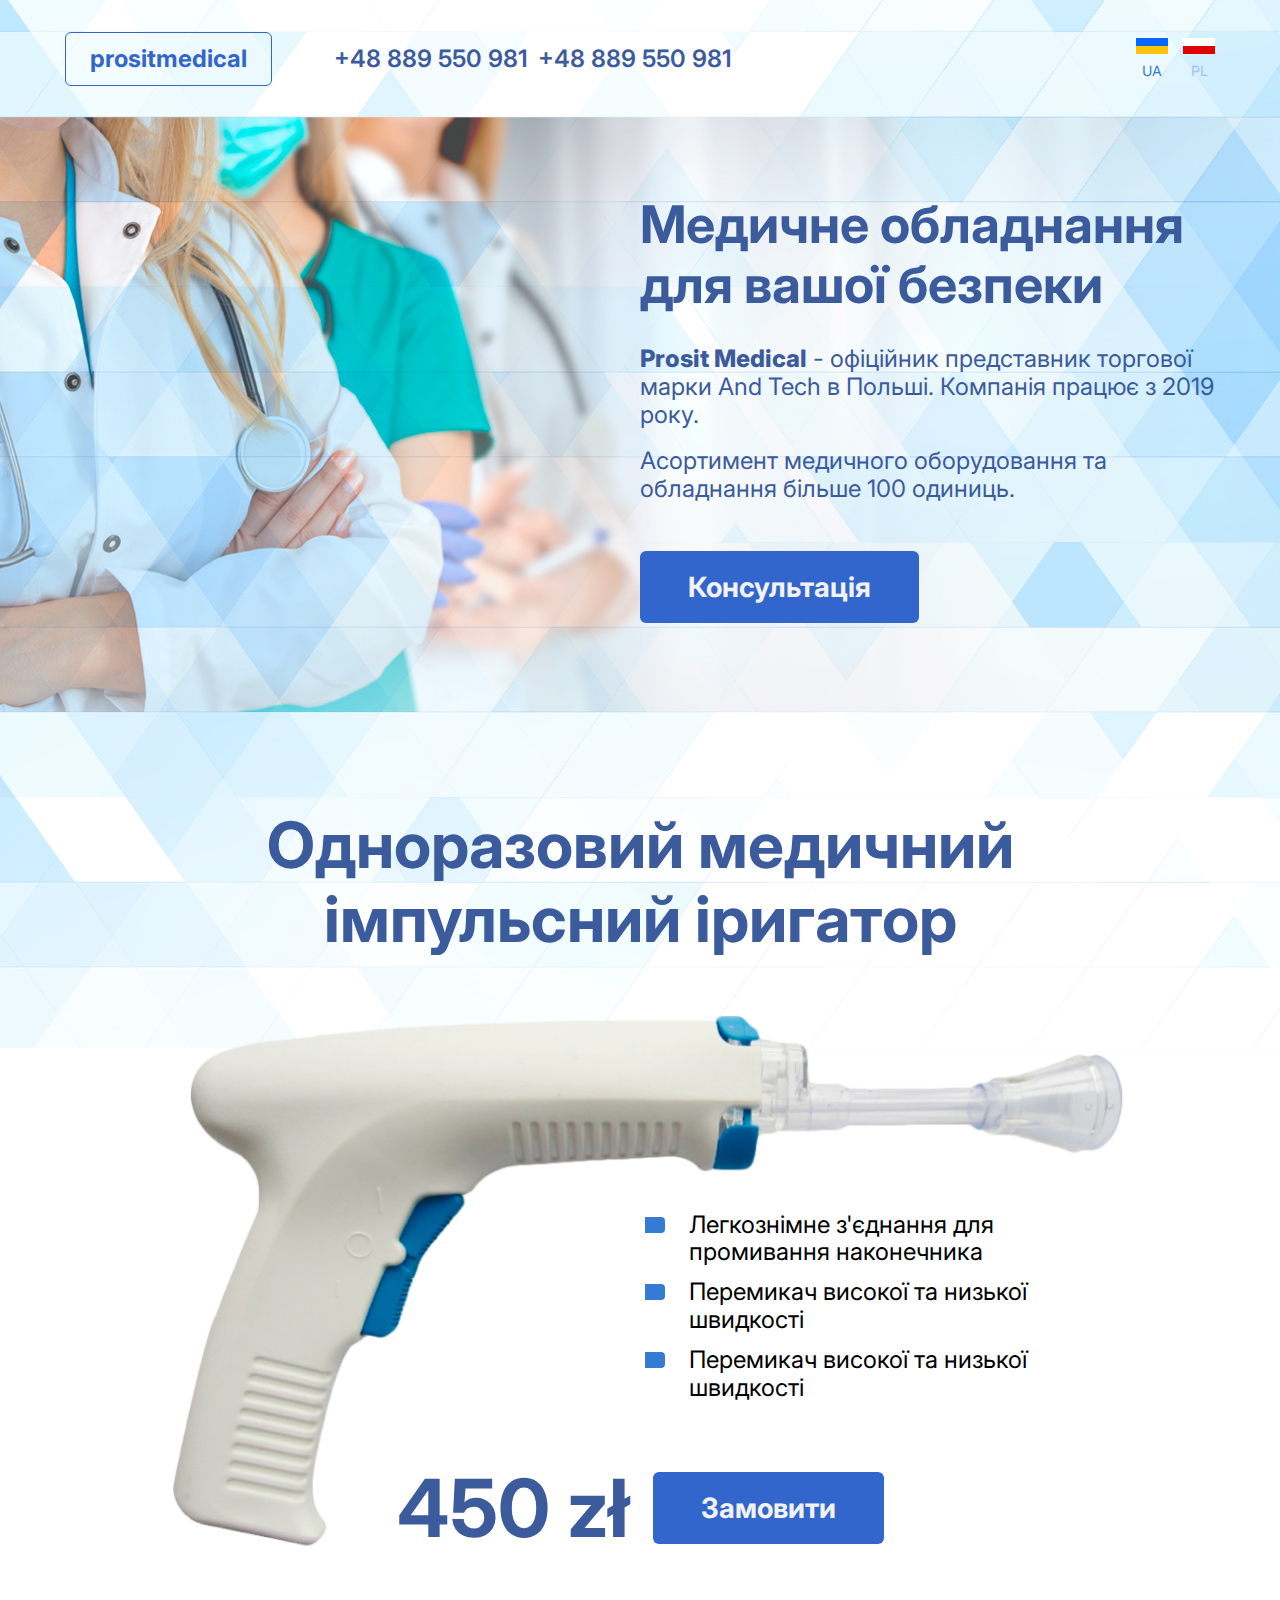
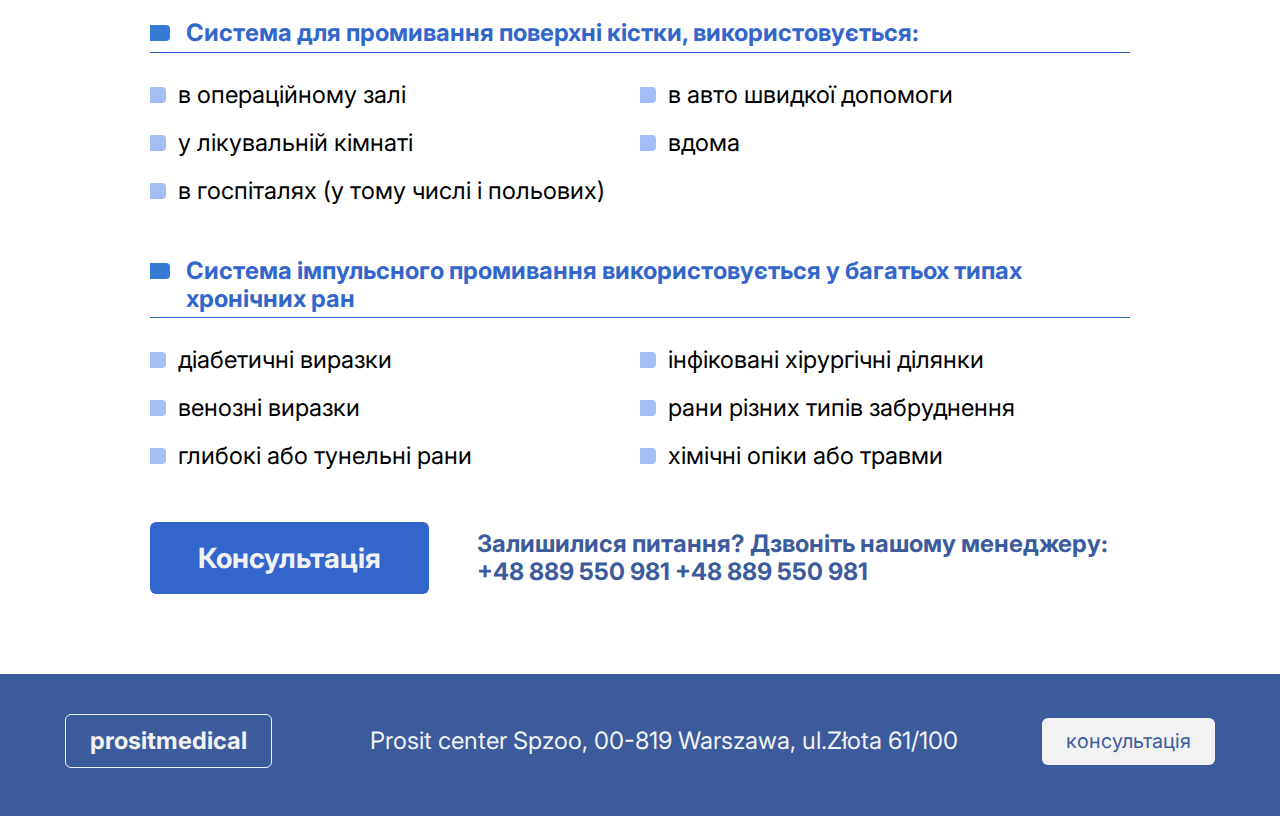
==== app/index_pl.html @ 5226a904 "device section" ====
<!DOCTYPE html>
<html lang="ua">

<head>
    <meta charset="UTF-8">
    <meta http-equiv="X-UA-Compatible" content="IE=edge">
    <meta name="viewport" content="width=device-width, initial-scale=1.0">
    <title>Prositmedical</title>
    <link rel="preconnect" href="https://fonts.googleapis.com">
    <link rel="preconnect" href="https://fonts.gstatic.com" crossorigin>
    <link href="https://fonts.googleapis.com/css2?family=Inter:wght@400;600;700;800&display=swap" rel="stylesheet">
    <link rel="stylesheet" href="css/style.min.css">
</head>

<body class="body">
    <header class="header">
        <div class="container-fluid">
            <div class="header__inner">
                <a class="header__logo logo" href="index.html">prositmedical</a>
                <ul class="header__phone">
                    <li class="header__phone-item">
                        <a class="header__phone-link" href="tel:+48889550981">+48 889 550 981</a>
                    </li>
                    <li class="header__phone-item">
                        <a class="header__phone-link" href="tel:+48889550981">+48 889 550 981</a>
                    </li>
                </ul>
                <ul class="header__lang">
                    <li class="header__lang-item">
                        <a class="header__lang-link ua header__lang-link--active" href="index.html">UA</a>
                    </li>
                    <li class="header__lang-item">
                        <a class="header__lang-link pl" href="index_pl.html">PL</a>
                    </li>
                </ul>
            </div>
        </div>
    </header>
    <div class="wrapper">
        <div class="main">
            <section class="top">
                <div class="container-fluid">
                    <div class="top__inner">
                        <div class="top__info">
                            <h2 class="top__title">
                                Медичне обладнання для вашої безпеки
                            </h2>
                            <p class="top__text">
                                <b>Prosit Medical</b> - офіційник представник торгової марки And Tech в Польші. Компанія
                                працює з 2019 року.
                            </p>
                            <p class="top__text">
                                Асортимент медичного оборудовання та обладнання більше 100 одиниць.
                            </p>
                            <a class="top__btn button" href="#">Консультація</a>
                        </div>
                    </div>
                </div>
            </section>
            <section class="device">
                <div class="container">
                    <div class="device__inner">
                        <h1 class="device__title">
                            Одноразовий медичний імпульсний іригатор
                        </h1>
                        <div class="device__item">
                            <img class="device__item-img" src="images/Irrigator.png" alt="Irrigator">
                            <div class="device__info">
                                <ul class="device__info-list">
                                    <li class="device__info-text">
                                        Легкознімне з'єднання для промивання наконечника
                                    </li>
                                    <li class="device__info-text">
                                        Перемикач високої та низької швидкості
                                    </li>
                                    <li class="device__info-text">
                                        Перемикач високої та низької швидкості
                                    </li>
                                </ul>
                                <div class="device__price">
                                    <span class="device__price-num">450 zł</span>
                                    <a class="device__price-btn" href="#">Замовити</a>
                                </div>
                            </div>
                        </div>
                        <div class="device__functions">
                            <div class="device__functions-box">
                                <h5 class="device__functions-title">
                                    Система для промивання поверхні кістки, використовується:
                                </h5>
                                <ul class="device__functions-list">
                                    <li class="device__functions-text">
                                        в операційному залі
                                    </li>
                                    <li class="device__functions-text">
                                        в авто швидкої допомоги
                                    </li>
                                    <li class="device__functions-text">
                                        у лікувальній кімнаті
                                    </li>
                                    <li class="device__functions-text">
                                        вдома
                                    </li>
                                    <li class="device__functions-text">
                                        в госпіталях (у тому числі і польових)
                                    </li>
                                </ul>
                            </div>
                            <div class="device__functions-box">
                                <h5 class="device__functions-title">
                                    Система імпульсного промивання
                                    використовується у багатьох типах хронічних ран
                                </h5>
                                <ul class="device__functions-list">
                                    <li class="device__functions-text">
                                        діабетичні виразки
                                    </li>
                                    <li class="device__functions-text">
                                        інфіковані хірургічні ділянки
                                    </li>
                                    <li class="device__functions-text">
                                        венозні виразки
                                    </li>
                                    <li class="device__functions-text">
                                        рани різних типів забруднення
                                    </li>
                                    <li class="device__functions-text">
                                        глибокі або тунельні рани
                                    </li>
                                    <li class="device__functions-text">
                                        хімічні опіки або травми
                                    </li>
                                </ul>
                            </div>
                        </div>
                        <div class="device__contacts">
                            <a class="device__btn button" href="#">Консультація</a>
                            <p class="device__phone">
                                Залишилися питання? Дзвоніть нашому менеджеру:
                                +48 889 550 981 +48 889 550 981
                            </p>
                        </div>
                    </div>
                </div>
            </section>
        </div>
        <footer class="footer">
            <div class="container-fluid">
                <div class="footer__inner">
                    <a class="footer__logo logo" href="index.html">prositmedical</a>
                    <p class="footer__text">
                        Prosit center Spzoo, 00-819 Warszawa, ul.Złota 61/100
                    </p>
                    <a class="footer__btn" href="#">консультація</a>
                </div>
            </div>
        </footer>
    </div>
    <script src="js/main.min.js"></script>
</body>

</html>
---- app/css/style.min.css ----
html{-webkit-box-sizing:border-box;box-sizing:border-box}*,*::after,*::before{-webkit-box-sizing:inherit;box-sizing:inherit}ul[class],ol[class]{padding:0}body,h1,h2,h3,h4,h5,h6,p,ul,ol,li,figure,figcaption,blockquote,dl,dd{margin:0;font-size:inherit}ul[class]{list-style:none}img{max-width:100%;display:block}input,button,textarea,select{font:inherit}a{text-decoration:none}html,body{height:100%;font-family:"Inter",sans-serif;font-size:24px;line-height:1.16}.wrapper{display:-webkit-box;display:-ms-flexbox;display:flex;-webkit-box-orient:vertical;-webkit-box-direction:normal;-ms-flex-direction:column;flex-direction:column;min-height:100%}.main{-webkit-box-flex:1;-ms-flex:1 0 auto;flex:1 0 auto}.footer{-webkit-box-flex:0;-ms-flex:0 0 auto;flex:0 0 auto}.container{max-width:1000px;margin:0 auto;padding:0 10px}.container-fluid{max-width:1440px;padding:0 65px;margin:0 auto}.logo{font-weight:700;padding:12px 24px;border:1px solid;border-radius:6px}.button{display:inline-block;font-size:28px;font-weight:700;color:#f2f2f3;background-color:#36c;padding:20px 48px;border-radius:6px}.body{background-image:url(../images/main-bg.jpg);background-size:1440px auto;background-repeat:no-repeat;background-position:top center}.header__inner{padding:32px 0;display:-webkit-box;display:-ms-flexbox;display:flex;-webkit-box-align:center;-ms-flex-align:center;align-items:center}.header__logo{color:#36c;border-color:#36c;margin-right:62px}.header__phone{display:-webkit-box;display:-ms-flexbox;display:flex;margin-right:auto}.header__phone-item+.header__phone-item{margin-left:10px}.header__phone-link{font-weight:600;color:#3b5b9c}.header__lang{display:-webkit-box;display:-ms-flexbox;display:flex;font-size:14px}.header__lang-item{margin-left:15px}.header__lang-link{display:inline-block;color:#a3bef5;width:32px;text-align:center;padding-top:25px;position:relative}.header__lang-link::before{position:absolute;content:"";width:32px;height:16px;top:0;left:0;background-size:cover;background-repeat:no-repeat}.header__lang-link.ua::before{background-image:url(../images/ua-flag.png)}.header__lang-link.pl::before{background-image:url(../images/pl-flag.png)}.header__lang-link--active{color:#357bd3}.top__inner{padding:77px 0 90px;color:#3b5b9c}.top__info{width:50%;margin-left:auto}.top__title{font-size:52px;margin-bottom:30px}.top__text{margin-bottom:18px;max-width:575px}.top__text b{font-weight:800}.top__btn{margin-top:30px}.device__inner{padding:95px 0 80px}.device__title{text-align:center;font-size:64px;color:#3b5b9c;margin-bottom:44px}.device__item{position:relative;margin-bottom:65px}.device__item-img{-o-object-fit:cover;object-fit:cover}.device__info{position:absolute;bottom:0;right:0;width:100%;display:-webkit-box;display:-ms-flexbox;display:flex;-webkit-box-orient:vertical;-webkit-box-direction:normal;-ms-flex-direction:column;flex-direction:column;-webkit-box-align:center;-ms-flex-align:center;align-items:center}.device__info-list{width:45%;margin-left:auto;margin-bottom:48px}.device__info-text{margin-bottom:12px;position:relative}.device__info-text::before{position:absolute;content:"";width:20px;height:16px;top:6px;left:-44px;background-color:#357bd3;border-radius:0px 4px 4px 0px}.device__price{display:-webkit-box;display:-ms-flexbox;display:flex;-webkit-box-align:center;-ms-flex-align:center;align-items:center}.device__price-num{font-size:80px;font-weight:700;color:#3b5b9c}.device__price-btn{display:inline-block;font-size:28px;font-weight:700;color:#f2f2f3;padding:20px 48px;background-color:#36c;border-radius:6px;margin-left:24px}.device__functions-box{margin-bottom:32px}.device__functions-title{color:#36c;padding-left:36px;position:relative;padding-bottom:5px;border-bottom:1px solid #36c;margin-bottom:28px}.device__functions-title::before{position:absolute;content:"";width:20px;height:16px;top:6px;left:0;background-color:#357bd3;border-radius:0px 4px 4px 0px}.device__functions-list{display:-webkit-box;display:-ms-flexbox;display:flex;-ms-flex-wrap:wrap;flex-wrap:wrap}.device__functions-text{width:50%;padding-left:28px;margin-bottom:20px;position:relative}.device__functions-text::before{position:absolute;content:"";width:16px;height:16px;top:6px;left:0;background-color:#a3bef5;border-radius:0px 4px 4px 0px}.device__contacts{display:-webkit-box;display:-ms-flexbox;display:flex;-webkit-box-align:center;-ms-flex-align:center;align-items:center}.device__phone{font-weight:700;color:#3b5b9c;margin-left:48px}.footer{background-color:#3b5b9c}.footer__inner{display:-webkit-box;display:-ms-flexbox;display:flex;-webkit-box-align:center;-ms-flex-align:center;align-items:center;padding:40px 0 48px}.footer__logo{color:#f2f2f3;border-color:#f2f2f3;margin-right:98px}.footer__text{color:#f2f2f3;margin-right:auto}.footer__btn{font-size:20px;color:#3b5b9c;background-color:#f2f2f3;padding:12px 24px;border-radius:6px}
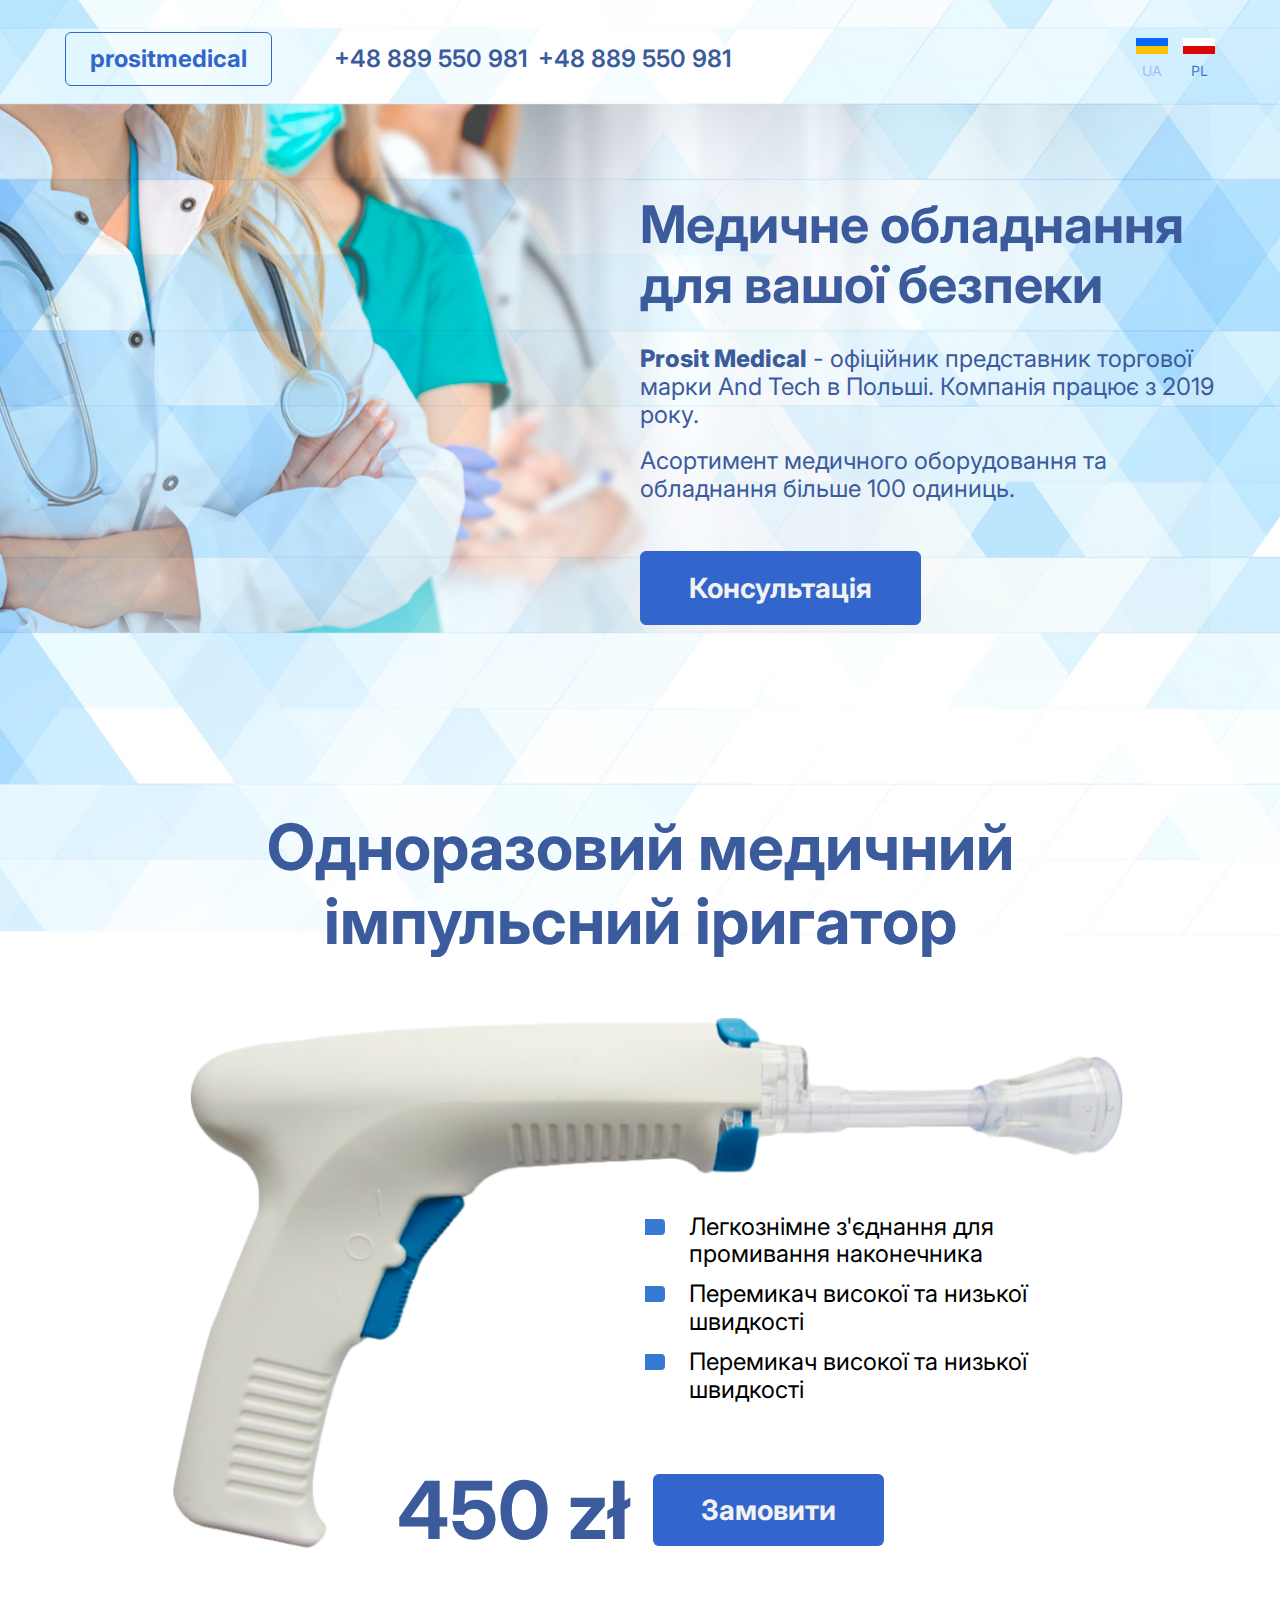
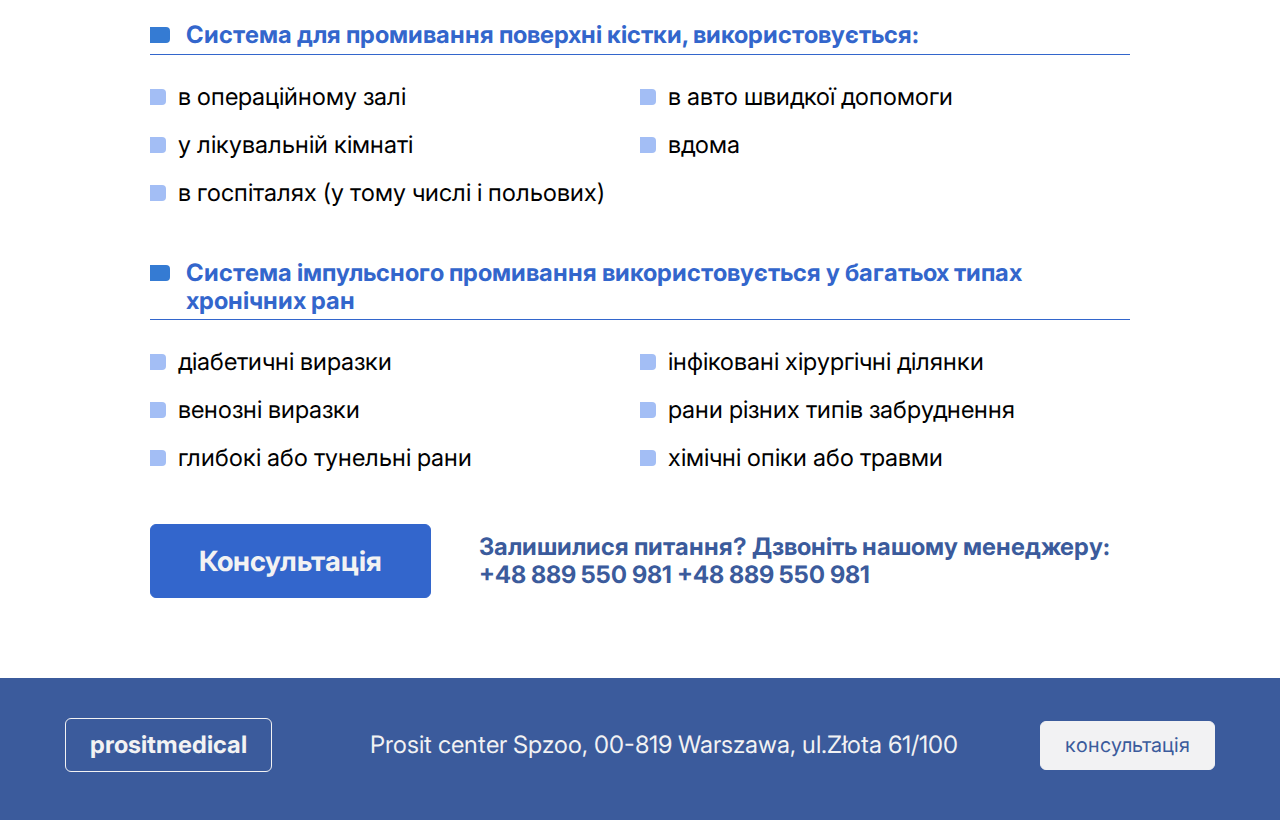
==== commit 186851ee: "media 480px" ====
--- a/app/index_pl.html
+++ b/app/index_pl.html
@@ -27,10 +27,10 @@
                 </ul>
                 <ul class="header__lang">
                     <li class="header__lang-item">
-                        <a class="header__lang-link ua header__lang-link--active" href="index.html">UA</a>
+                        <a class="header__lang-link ua" href="index.html">UA</a>
                     </li>
                     <li class="header__lang-item">
-                        <a class="header__lang-link pl" href="index_pl.html">PL</a>
+                        <a class="header__lang-link pl header__lang-link--active" href="index_pl.html">PL</a>
                     </li>
                 </ul>
             </div>
@@ -156,6 +156,35 @@
             </div>
         </footer>
     </div>
+    <div class="popup__order">
+        <div class="popup__body">
+            <div class="popup__card">
+                <a class="popup__close" href="#">
+                    <img class="popup__close-icon" src="images/close-icon.svg" alt="close">
+                </a>
+                <h3 class="popup__title">Будь ласка, заповніть поля</h3>
+                <form class="popup__form">
+                    <input type="text" class="popup__input" placeholder="Як до Вас звертатися">
+                    <input type="email, tel" class="popup__input" placeholder="Ваш телефон або e-mail">
+                    <button class="popup__btn button" type="submit">Надіслати</button>
+                </form>
+            </div>
+        </div>
+    </div>
+    <div class="popup__feedback">
+        <div class="popup__body">
+            <div class="popup__card">
+                <a class="popup__close" href="#">
+                    <img class="popup__close-icon" src="images/close-icon.svg" alt="close">
+                </a>
+                <h3 class="popup__title">Дякуємо!</h3>
+                <p class="popup__text">
+                    Ваше замовлення було відправлено.
+                    Чекайте на відповідь нашого менеджера.
+                </p>
+            </div>
+        </div>
+    </div>
     <script src="js/main.min.js"></script>
 </body>
 
--- a/app/css/style.min.css
+++ b/app/css/style.min.css
@@ -1 +1 @@
-html{-webkit-box-sizing:border-box;box-sizing:border-box}*,*::after,*::before{-webkit-box-sizing:inherit;box-sizing:inherit}ul[class],ol[class]{padding:0}body,h1,h2,h3,h4,h5,h6,p,ul,ol,li,figure,figcaption,blockquote,dl,dd{margin:0;font-size:inherit}ul[class]{list-style:none}img{max-width:100%;display:block}input,button,textarea,select{font:inherit}a{text-decoration:none}html,body{height:100%;font-family:"Inter",sans-serif;font-size:24px;line-height:1.16}.wrapper{display:-webkit-box;display:-ms-flexbox;display:flex;-webkit-box-orient:vertical;-webkit-box-direction:normal;-ms-flex-direction:column;flex-direction:column;min-height:100%}.main{-webkit-box-flex:1;-ms-flex:1 0 auto;flex:1 0 auto}.footer{-webkit-box-flex:0;-ms-flex:0 0 auto;flex:0 0 auto}.container{max-width:1000px;margin:0 auto;padding:0 10px}.container-fluid{max-width:1440px;padding:0 65px;margin:0 auto}.logo{font-weight:700;padding:12px 24px;border:1px solid;border-radius:6px}.button{display:inline-block;font-size:28px;font-weight:700;color:#f2f2f3;background-color:#36c;padding:20px 48px;border-radius:6px}.body{background-image:url(../images/main-bg.jpg);background-size:1440px auto;background-repeat:no-repeat;background-position:top center}.header__inner{padding:32px 0;display:-webkit-box;display:-ms-flexbox;display:flex;-webkit-box-align:center;-ms-flex-align:center;align-items:center}.header__logo{color:#36c;border-color:#36c;margin-right:62px}.header__phone{display:-webkit-box;display:-ms-flexbox;display:flex;margin-right:auto}.header__phone-item+.header__phone-item{margin-left:10px}.header__phone-link{font-weight:600;color:#3b5b9c}.header__lang{display:-webkit-box;display:-ms-flexbox;display:flex;font-size:14px}.header__lang-item{margin-left:15px}.header__lang-link{display:inline-block;color:#a3bef5;width:32px;text-align:center;padding-top:25px;position:relative}.header__lang-link::before{position:absolute;content:"";width:32px;height:16px;top:0;left:0;background-size:cover;background-repeat:no-repeat}.header__lang-link.ua::before{background-image:url(../images/ua-flag.png)}.header__lang-link.pl::before{background-image:url(../images/pl-flag.png)}.header__lang-link--active{color:#357bd3}.top__inner{padding:77px 0 90px;color:#3b5b9c}.top__info{width:50%;margin-left:auto}.top__title{font-size:52px;margin-bottom:30px}.top__text{margin-bottom:18px;max-width:575px}.top__text b{font-weight:800}.top__btn{margin-top:30px}.device__inner{padding:95px 0 80px}.device__title{text-align:center;font-size:64px;color:#3b5b9c;margin-bottom:44px}.device__item{position:relative;margin-bottom:65px}.device__item-img{-o-object-fit:cover;object-fit:cover}.device__info{position:absolute;bottom:0;right:0;width:100%;display:-webkit-box;display:-ms-flexbox;display:flex;-webkit-box-orient:vertical;-webkit-box-direction:normal;-ms-flex-direction:column;flex-direction:column;-webkit-box-align:center;-ms-flex-align:center;align-items:center}.device__info-list{width:45%;margin-left:auto;margin-bottom:48px}.device__info-text{margin-bottom:12px;position:relative}.device__info-text::before{position:absolute;content:"";width:20px;height:16px;top:6px;left:-44px;background-color:#357bd3;border-radius:0px 4px 4px 0px}.device__price{display:-webkit-box;display:-ms-flexbox;display:flex;-webkit-box-align:center;-ms-flex-align:center;align-items:center}.device__price-num{font-size:80px;font-weight:700;color:#3b5b9c}.device__price-btn{display:inline-block;font-size:28px;font-weight:700;color:#f2f2f3;padding:20px 48px;background-color:#36c;border-radius:6px;margin-left:24px}.device__functions-box{margin-bottom:32px}.device__functions-title{color:#36c;padding-left:36px;position:relative;padding-bottom:5px;border-bottom:1px solid #36c;margin-bottom:28px}.device__functions-title::before{position:absolute;content:"";width:20px;height:16px;top:6px;left:0;background-color:#357bd3;border-radius:0px 4px 4px 0px}.device__functions-list{display:-webkit-box;display:-ms-flexbox;display:flex;-ms-flex-wrap:wrap;flex-wrap:wrap}.device__functions-text{width:50%;padding-left:28px;margin-bottom:20px;position:relative}.device__functions-text::before{position:absolute;content:"";width:16px;height:16px;top:6px;left:0;background-color:#a3bef5;border-radius:0px 4px 4px 0px}.device__contacts{display:-webkit-box;display:-ms-flexbox;display:flex;-webkit-box-align:center;-ms-flex-align:center;align-items:center}.device__phone{font-weight:700;color:#3b5b9c;margin-left:48px}.footer{background-color:#3b5b9c}.footer__inner{display:-webkit-box;display:-ms-flexbox;display:flex;-webkit-box-align:center;-ms-flex-align:center;align-items:center;padding:40px 0 48px}.footer__logo{color:#f2f2f3;border-color:#f2f2f3;margin-right:98px}.footer__text{color:#f2f2f3;margin-right:auto}.footer__btn{font-size:20px;color:#3b5b9c;background-color:#f2f2f3;padding:12px 24px;border-radius:6px}+html{-webkit-box-sizing:border-box;box-sizing:border-box}*,*::after,*::before{-webkit-box-sizing:inherit;box-sizing:inherit}ul[class],ol[class]{padding:0}body,h1,h2,h3,h4,h5,h6,p,ul,ol,li,figure,figcaption,blockquote,dl,dd{margin:0;font-size:inherit}ul[class]{list-style:none}img{max-width:100%;display:block}input,button,textarea,select{font:inherit}a{text-decoration:none}html,body{height:100%;font-family:"Inter",sans-serif;font-size:24px;line-height:1.16}.wrapper{display:-webkit-box;display:-ms-flexbox;display:flex;-webkit-box-orient:vertical;-webkit-box-direction:normal;-ms-flex-direction:column;flex-direction:column;min-height:100%}.main{-webkit-box-flex:1;-ms-flex:1 0 auto;flex:1 0 auto}.footer{-webkit-box-flex:0;-ms-flex:0 0 auto;flex:0 0 auto}.container{max-width:1000px;margin:0 auto;padding:0 10px}.container-fluid{max-width:1440px;padding:0 65px;margin:0 auto}.logo{font-weight:700;padding:12px 24px;border:1px solid;border-radius:6px}.button{display:inline-block;font-size:28px;font-weight:700;color:#f2f2f3;background-color:#36c;padding:20px 48px;border:1px solid #36c;border-radius:6px;-webkit-transition:all .3s;-o-transition:all .3s;transition:all .3s}.button:hover{color:#36c;background-color:transparent}.body{background-image:url(../images/main-bg.jpg);background-size:1440px auto;background-repeat:no-repeat;background-position:top center}.header__inner{padding:32px 0;display:-webkit-box;display:-ms-flexbox;display:flex;-webkit-box-align:center;-ms-flex-align:center;align-items:center}.header__logo{color:#36c;border-color:#36c;margin-right:62px}.header__phone{display:-webkit-box;display:-ms-flexbox;display:flex;margin-right:auto}.header__phone-item+.header__phone-item{margin-left:10px}.header__phone-link{font-weight:600;color:#3b5b9c}.header__lang{display:-webkit-box;display:-ms-flexbox;display:flex;font-size:14px}.header__lang-item{margin-left:15px}.header__lang-link{display:inline-block;color:#a3bef5;width:32px;text-align:center;padding-top:25px;position:relative}.header__lang-link::before{position:absolute;content:"";width:32px;height:16px;top:0;left:0;background-size:cover;background-repeat:no-repeat}.header__lang-link.ua::before{background-image:url(../images/ua-flag.png)}.header__lang-link.pl::before{background-image:url(../images/pl-flag.png)}.header__lang-link--active{color:#357bd3}.top__inner{padding:77px 0 90px;color:#3b5b9c}.top__info{width:50%;margin-left:auto}.top__title{font-size:52px;margin-bottom:30px}.top__text{margin-bottom:18px;max-width:575px}.top__text b{font-weight:800}.top__btn{margin-top:30px}.device__inner{padding:95px 0 80px}.device__title{text-align:center;font-size:64px;color:#3b5b9c;margin-bottom:44px}.device__item{position:relative;margin-bottom:65px}.device__item-img{-o-object-fit:cover;object-fit:cover}.device__info{position:absolute;bottom:0;right:0;width:100%;display:-webkit-box;display:-ms-flexbox;display:flex;-webkit-box-orient:vertical;-webkit-box-direction:normal;-ms-flex-direction:column;flex-direction:column;-webkit-box-align:center;-ms-flex-align:center;align-items:center}.device__info-list{width:45%;margin-left:auto;margin-bottom:48px}.device__info-text{margin-bottom:12px;position:relative}.device__info-text::before{position:absolute;content:"";width:20px;height:16px;top:6px;left:-44px;background-color:#357bd3;border-radius:0px 4px 4px 0px}.device__price{display:-webkit-box;display:-ms-flexbox;display:flex;-webkit-box-align:center;-ms-flex-align:center;align-items:center}.device__price-num{font-size:80px;font-weight:700;color:#3b5b9c}.device__price-btn{display:inline-block;font-size:28px;font-weight:700;color:#f2f2f3;padding:20px 48px;background-color:#36c;border-radius:6px;margin-left:24px;-webkit-transition:all .3s;-o-transition:all .3s;transition:all .3s}.device__price-btn:hover{background-color:#3b5b9c}.device__functions-box{margin-bottom:32px}.device__functions-title{color:#36c;padding-left:36px;position:relative;padding-bottom:5px;border-bottom:1px solid #36c;margin-bottom:28px}.device__functions-title::before{position:absolute;content:"";width:20px;height:16px;top:6px;left:0;background-color:#357bd3;border-radius:0px 4px 4px 0px}.device__functions-list{display:-webkit-box;display:-ms-flexbox;display:flex;-ms-flex-wrap:wrap;flex-wrap:wrap}.device__functions-text{width:50%;padding-left:28px;margin-bottom:20px;position:relative}.device__functions-text::before{position:absolute;content:"";width:16px;height:16px;top:6px;left:0;background-color:#a3bef5;border-radius:0px 4px 4px 0px}.device__contacts{display:-webkit-box;display:-ms-flexbox;display:flex;-webkit-box-align:center;-ms-flex-align:center;align-items:center}.device__phone{font-weight:700;color:#3b5b9c;margin-left:48px}.footer{background-color:#3b5b9c}.footer__inner{display:-webkit-box;display:-ms-flexbox;display:flex;-webkit-box-align:center;-ms-flex-align:center;align-items:center;padding:40px 0 48px}.footer__logo{color:#f2f2f3;border-color:#f2f2f3;margin-right:98px}.footer__text{color:#f2f2f3;margin-right:auto}.footer__btn{font-size:20px;color:#3b5b9c;background-color:#f2f2f3;padding:12px 24px;border:1px solid #f2f2f3;border-radius:6px;-webkit-transition:all .3s;-o-transition:all .3s;transition:all .3s}.footer__btn:hover{color:#f2f2f3;background-color:#3b5b9c}.popup__order,.popup__feedback{position:fixed;width:100%;height:100%;top:0;left:0;opacity:0;visibility:hidden;-webkit-transition:all .3s;-o-transition:all .3s;transition:all .3s}.popup__order.order__open,.popup__feedback.open__feedback{opacity:1;visibility:visible}.popup__body{min-height:100%;padding:30px;display:-webkit-box;display:-ms-flexbox;display:flex;-webkit-box-pack:center;-ms-flex-pack:center;justify-content:center;-webkit-box-align:center;-ms-flex-align:center;align-items:center}.popup__card{position:relative;background-image:url(../images/popup-bg.png);background-size:cover;background-repeat:no-repeat;background-position:0 0;max-width:646px;width:100%;height:254px;padding:48px;-webkit-box-shadow:0px 4px 12px rgba(0,0,0,.25);box-shadow:0px 4px 12px rgba(0,0,0,.25)}.popup__close{position:absolute;top:18px;right:18px}.popup__title{color:rgba(59,91,156,.7);margin-bottom:20px}.popup__form{display:-webkit-box;display:-ms-flexbox;display:flex;-webkit-box-pack:justify;-ms-flex-pack:justify;justify-content:space-between;-ms-flex-wrap:wrap;flex-wrap:wrap}.popup__input{max-width:256px;width:100%;margin-bottom:24px;padding:12px 19px;border:1px solid #bcbec2;border-radius:4px;font-size:14px}.popup__input::-webkit-input-placeholder{font-size:14px;color:rgba(59,91,156,.5)}.popup__input::-moz-placeholder{font-size:14px;color:rgba(59,91,156,.5)}.popup__input:-ms-input-placeholder{font-size:14px;color:rgba(59,91,156,.5)}.popup__input::-ms-input-placeholder{font-size:14px;color:rgba(59,91,156,.5)}.popup__input::placeholder{font-size:14px;color:rgba(59,91,156,.5)}.popup__btn{border:none;font-size:18px;padding:12px 40px;margin:0 auto;cursor:pointer}.popup__btn:hover{color:#f2f2f3;background-color:#3b5b9c}.popup__text{font-size:20px;color:#3b5b9c;width:410px}.popup__feedback .popup__card{background-image:url(../images/popup-bg2.png)}@media(max-width: 1440px){.body{background-size:cover}}@media(max-width: 1200px){.header__inner{padding:21px 0}.top__inner{padding:50px 0}}@media(max-width: 1024px){.body{font-size:18px}.top__inner{padding:30px 0}.top__title{font-size:38px}.top__btn{margin-top:15px}.button{font-size:18px;padding:15px 40px}.logo{padding:10px 18px}.device__inner{padding-bottom:60px}.device__title{font-size:48px}.device__info-text::before{width:16px;height:12px;top:4px;left:-36px}.device__price-num{font-size:65px}.device__price-btn{font-size:24px}.device__functions-title{padding-left:30px}.device__functions-title::before{width:16px;height:12px;top:4px}.device__functions-text{padding-left:20px}.device__functions-text::before{width:12px;height:12px;top:4px}.device__phone{max-width:500px}.footer__logo{margin-right:60px}.footer__btn{font-size:18px}}@media(max-width: 785px){.body{font-size:16px}.container-fluid{padding:0 15px}.header__inner{padding:10px 0}.header__logo{margin-right:30px}.header__lang{font-size:8px}.header__lang-link{width:24px;padding-top:20px}.header__lang-link::before{width:24px;height:12px}.top__inner{padding:15px 0}.top__title{font-size:32px;margin-bottom:15px}.top__text{margin-bottom:10px}.button{font-size:16px;padding:10px 30px}.device__inner{padding-top:65px}.device__title{font-size:38px}.device__info-list{margin-bottom:30px}.device__price-num{font-size:50px}.device__price-btn{font-size:18px;padding:15px 40px}.device__phone{max-width:430px}.footer__inner{padding:20px 0 24px}}@media(max-width: 700px){.popup__card{padding:20px;max-width:500px}.popup__title{text-align:center}.popup__form{-webkit-box-orient:vertical;-webkit-box-direction:normal;-ms-flex-direction:column;flex-direction:column;-webkit-box-align:center;-ms-flex-align:center;align-items:center}.popup__feedback .popup__card{height:150px}.popup__text{text-align:center;margin:0 auto}}@media(max-width: 650px){.top__title{font-size:24px}.device__item{padding-bottom:60px}.device__functions-text{margin-bottom:10px}}@media(max-width: 580px){.header__inner{-webkit-box-pack:justify;-ms-flex-pack:justify;justify-content:space-between}.header__logo{margin-right:15px}.header__phone{display:-webkit-box;display:-ms-flexbox;display:flex;-webkit-box-orient:vertical;-webkit-box-direction:normal;-ms-flex-direction:column;flex-direction:column;margin-right:0}.header__phone-item+.header__phone-item{margin-left:0}.top__info{width:60%}.device__inner{padding-bottom:35px}.device__item{padding-bottom:80px}.device__info-list{margin-bottom:5px}.footer{font-size:14px}.footer__logo{margin-right:20px}.footer__btn{font-size:14px}.popup__card{max-width:300px;height:300px;padding-top:45px}.popup__feedback .popup__card{height:230px}.popup__text{width:auto}}@media(max-width: 480px){.device__inner{padding-top:25px}.device__item{margin-bottom:40px}.device__functions-box{margin-bottom:15px}.device__functions-title{margin-bottom:15px}.device__contacts{-webkit-box-orient:vertical;-webkit-box-direction:normal;-ms-flex-direction:column;flex-direction:column}.device__btn{margin-bottom:15px}.device__phone{margin-left:0;max-width:auto}.footer__inner{-webkit-box-orient:vertical;-webkit-box-direction:normal;-ms-flex-direction:column;flex-direction:column}.footer__logo{margin:0 0 15px}.footer__text{margin:0 0 15px}}